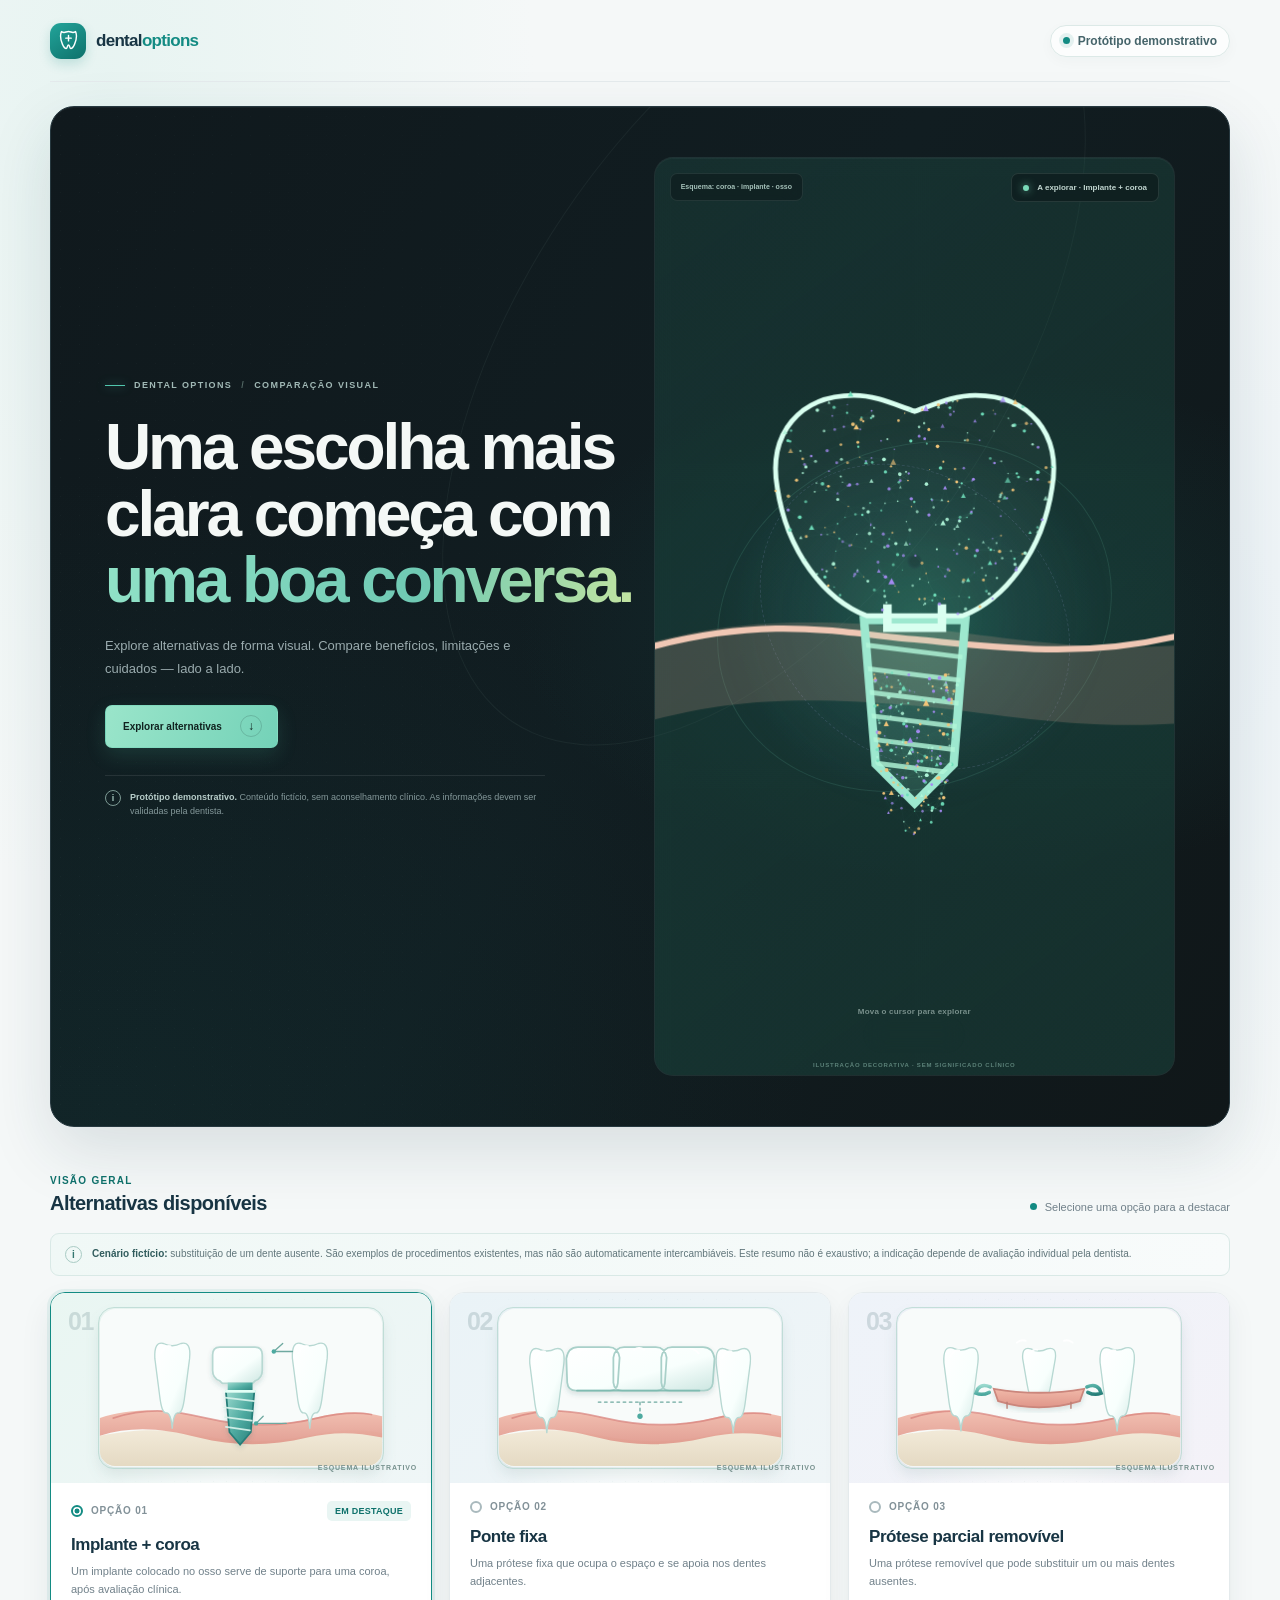
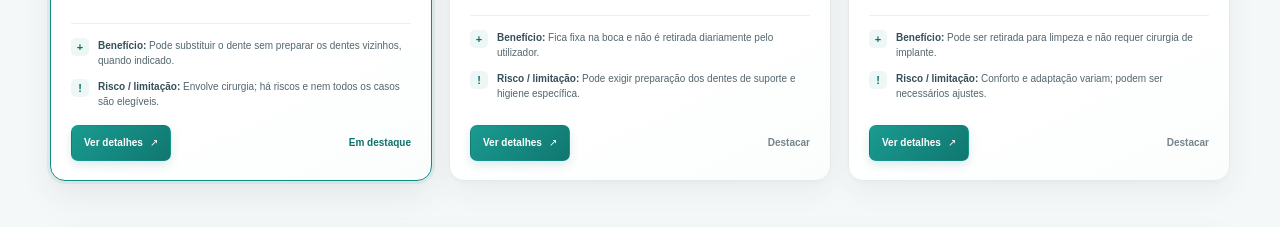
==== index.html @ bff372c8 "projeto" ====
<!doctype html>
<html lang="pt-PT">
  <head>
    <meta charset="utf-8">
    <meta name="viewport" content="width=device-width, initial-scale=1">
    <meta name="theme-color" content="#f5f8f8">
    <meta
      name="description"
      content="Protótipo demonstrativo para comparar opções de tratamento odontológico."
    >
    <title>Dental Options — Comparar opções</title>
    <link rel="stylesheet" href="styles.css">
    <script src="app.js" defer></script>
  </head>
  <body>
    <div class="app-shell">
      <header class="topbar">
        <a class="brand" href="#" aria-label="Dental Options, início">
          <span class="brand-mark" aria-hidden="true">
            <svg viewBox="0 0 32 32" fill="none">
              <path d="M16 4.5c-2.3 0-3.7 1.2-5.7 1.2-1.4 0-2.5-.6-3.3-1.1-.8 1.7-1.2 3.6-1.2 5.6 0 7.1 4.3 16.1 7.2 16.1 1.6 0 1.4-4.6 3-4.6s1.4 4.6 3 4.6c2.9 0 7.2-9 7.2-16.1 0-2-.4-3.9-1.2-5.6-.8.5-1.9 1.1-3.3 1.1-2 0-3.4-1.2-5.7-1.2Z" stroke="currentColor" stroke-width="1.8" stroke-linejoin="round"/>
              <path d="M12.5 13h7M16 9.5v7" stroke="currentColor" stroke-width="1.8" stroke-linecap="round"/>
            </svg>
          </span>
          <span class="brand-name">dental<span>options</span></span>
        </a>
        <div class="prototype-label"><span aria-hidden="true"></span> Protótipo demonstrativo</div>
      </header>

      <main>
        <section class="intro hero-stage" aria-labelledby="page-title">
          <div class="hero-stage-grid">
            <div class="intro-copy" data-reveal>
              <p class="hero-kicker"><span class="hero-kicker-line"></span> DENTAL OPTIONS <span class="hero-kicker-separator">/</span> COMPARAÇÃO VISUAL</p>
              <h1 id="page-title">Uma escolha mais clara começa com <span>uma boa conversa.</span></h1>
              <p class="intro-text">
                Explore alternativas de forma visual. Compare benefícios,
                limitações e cuidados — lado a lado.
              </p>
              <a class="hero-cta" href="#options-title">
                Explorar alternativas
                <span class="hero-cta-icon" aria-hidden="true">↓</span>
              </a>
              <div class="hero-footnote">
                <span class="hero-footnote-icon" aria-hidden="true">i</span>
                <p><strong>Protótipo demonstrativo.</strong> Conteúdo fictício, sem aconselhamento clínico. As informações devem ser validadas pela dentista.</p>
              </div>
            </div>
            <div class="particle-stage" data-interactive-visual data-reveal style="--reveal-delay: 140ms" aria-label="Ilustração animada decorativa de um dente formada por partículas. Mova o cursor para interagir.">
              <div class="particle-glow" aria-hidden="true"></div>
              <div class="particle-ring particle-ring--one" aria-hidden="true"></div>
              <div class="particle-ring particle-ring--two" aria-hidden="true"></div>
              <canvas class="tooth-canvas" aria-hidden="true"></canvas>
              <div class="particle-label"><span class="particle-label-dot"></span><span data-active-option>A explorar · Implante + coroa</span></div>
              <div class="particle-legend" data-visual-description aria-live="polite">Esquema: coroa · implante · osso</div>
              <p class="hero-interaction-hint">Mova o cursor para explorar</p>
              <div class="hero-option-selector" role="group" aria-label="Destacar uma alternativa">
                <button class="hero-option-button is-active" type="button" data-select="option-1" aria-pressed="true" aria-label="Destacar alternativa A">01</button>
                <button class="hero-option-button" type="button" data-select="option-2" aria-pressed="false" aria-label="Destacar alternativa B">02</button>
                <button class="hero-option-button" type="button" data-select="option-3" aria-pressed="false" aria-label="Destacar alternativa C">03</button>
              </div>
              <span class="particle-caption">ILUSTRAÇÃO DECORATIVA · SEM SIGNIFICADO CLÍNICO</span>
            </div>
          </div>
        </section>

        <section class="options-section" aria-labelledby="options-title">
          <div class="section-heading">
            <div>
              <p class="eyebrow">VISÃO GERAL</p>
              <h2 id="options-title">Alternativas disponíveis</h2>
            </div>
            <p class="selection-hint"><span class="selection-dot" aria-hidden="true"></span> Selecione uma opção para a destacar</p>
          </div>
          <div class="scenario-note" role="note">
            <span class="scenario-note-icon" aria-hidden="true">i</span>
            <p><strong>Cenário fictício:</strong> substituição de um dente ausente. São exemplos de procedimentos existentes, mas não são automaticamente intercambiáveis. Este resumo não é exaustivo; a indicação depende de avaliação individual pela dentista.</p>
          </div>
          <div class="option-grid" id="option-grid" aria-live="polite"></div>
        </section>

        <section class="comparison-section" aria-labelledby="comparison-title" data-reveal>
          <div class="comparison-heading">
            <div>
              <p class="eyebrow">LADO A LADO</p>
              <h2 id="comparison-title">Comparação das opções</h2>
            </div>
            <span class="comparison-caption">Informação demonstrativa</span>
          </div>
          <div class="table-scroll">
            <table class="comparison-table">
              <caption class="visually-hidden">Comparação demonstrativa entre as três alternativas</caption>
              <thead id="comparison-head"></thead>
              <tbody id="comparison-body"></tbody>
            </table>
          </div>
          <p class="table-note"><span aria-hidden="true">*</span> Os dados clínicos devem ser definidos e revistos pela dentista responsável antes de qualquer utilização profissional.</p>
        </section>
      </main>

      <footer class="footer">
        <span class="footer-brand">Dental Options</span>
        <span>Protótipo de interface · Sem dados reais de pacientes</span>
      </footer>
    </div>

    <dialog class="details-dialog" id="details-dialog" aria-labelledby="dialog-title">
      <div class="dialog-top">
        <div>
          <p class="eyebrow">DETALHES DA ALTERNATIVA</p>
          <h2 id="dialog-title"></h2>
        </div>
        <button class="close-button" type="button" aria-label="Fechar detalhes" data-close-dialog>
          <svg viewBox="0 0 20 20" aria-hidden="true"><path d="m5 5 10 10M15 5 5 15" fill="none" stroke="currentColor" stroke-width="1.8" stroke-linecap="round"/></svg>
        </button>
      </div>
      <p class="dialog-description" id="dialog-description"></p>
      <div class="detail-list" id="detail-list"></div>
      <p class="dialog-disclaimer">Este conteúdo é fictício e não constitui recomendação clínica. A dentista responsável deve validar todas as informações.</p>
      <div class="dialog-actions">
        <button class="button button-secondary" type="button" data-close-dialog>Fechar</button>
      </div>
    </dialog>
  </body>
</html>
---- styles.css ----
:root {
  color-scheme: light;
  --navy: #183544;
  --navy-soft: #365260;
  --teal: #138b83;
  --teal-dark: #0e716b;
  --teal-pale: #e9f5f3;
  --ink: #263b45;
  --muted: #71818a;
  --line: #e4eaec;
  --surface: #fff;
  --canvas: #f5f8f8;
  --shadow: 0 8px 28px rgb(28 56 68 / 5%);
  font-family: "Avenir Next", "Segoe UI", sans-serif;
  font-synthesis: none;
  text-rendering: optimizeLegibility;
}

* {
  box-sizing: border-box;
}

body {
  margin: 0;
  color: var(--ink);
  background:
    radial-gradient(ellipse at 8% 4%, rgb(222 241 237 / 60%), transparent 27rem),
    radial-gradient(ellipse at 94% 28%, rgb(233 241 246 / 75%), transparent 25rem),
    var(--canvas);
  -webkit-font-smoothing: antialiased;
}

button {
  font: inherit;
}

.app-shell {
  width: min(1180px, calc(100% - 64px));
  margin: 0 auto;
}

.topbar {
  display: flex;
  height: 82px;
  align-items: center;
  justify-content: space-between;
  border-bottom: 1px solid var(--line);
}

.brand {
  display: inline-flex;
  align-items: center;
  gap: 10px;
  color: var(--navy);
  text-decoration: none;
}

.brand-mark {
  display: grid;
  width: 36px;
  height: 36px;
  place-items: center;
  border-radius: 11px;
  color: #fff;
  background: linear-gradient(145deg, #22a49a, #0e716b);
  box-shadow: 0 5px 12px rgb(19 139 131 / 20%);
  transition: transform 220ms ease, box-shadow 220ms ease;
}

.brand:hover .brand-mark {
  transform: rotate(-7deg) scale(1.06);
  box-shadow: 0 8px 17px rgb(19 139 131 / 27%);
}

.brand-mark svg {
  width: 25px;
  height: 25px;
}

.brand-name {
  font-family: "Avenir Next", "Segoe UI", sans-serif;
  font-size: 17px;
  font-weight: 800;
  letter-spacing: -0.7px;
}

.brand-name span {
  color: var(--teal);
}

.prototype-label {
  display: inline-flex;
  align-items: center;
  gap: 8px;
  padding: 8px 12px;
  border: 1px solid #dce9e7;
  border-radius: 999px;
  color: #45646a;
  background: rgb(255 255 255 / 72%);
  box-shadow: 0 4px 14px rgb(28 56 68 / 3%);
  font-size: 12px;
  font-weight: 600;
}

.prototype-label span,
.selection-dot {
  width: 7px;
  height: 7px;
  border-radius: 50%;
  background: var(--teal);
}

.prototype-label span {
  box-shadow: 0 0 0 4px rgb(19 139 131 / 10%);
  animation: status-pulse 2.8s ease-in-out infinite;
}

.intro {
  display: grid;
  grid-template-columns: minmax(0, 1fr) minmax(340px, .88fr);
  grid-template-rows: auto auto;
  align-items: center;
  gap: 22px 52px;
  padding: 46px 0 44px;
}

.intro-copy {
  align-self: end;
  padding-top: 12px;
}

.intro-copy h1 {
  max-width: 560px;
}

.eyebrow {
  margin: 0 0 10px;
  color: var(--teal-dark);
  font-size: 10px;
  font-weight: 700;
  letter-spacing: 1.25px;
}

h1,
h2,
h3,
p {
  margin-top: 0;
}

h1,
h2,
h3 {
  color: var(--navy);
  font-family: "Avenir Next", "Segoe UI", sans-serif;
}

h1 {
  margin-bottom: 12px;
  font-size: clamp(27px, 3vw, 36px);
  font-weight: 700;
  letter-spacing: -1.4px;
  line-height: 1.2;
}

.intro-text {
  max-width: 570px;
  margin-bottom: 0;
  color: var(--muted);
  font-size: 14px;
  line-height: 1.75;
}

.demo-notice {
  grid-column: 1;
  grid-row: 2;
  display: flex;
  align-items: flex-start;
  gap: 11px;
  padding: 15px 16px;
  border: 1px solid rgb(197 224 219 / 85%);
  border-radius: 13px;
  background: linear-gradient(135deg, rgb(239 249 246 / 96%), rgb(248 251 250 / 96%));
  box-shadow: 0 12px 28px rgb(30 80 78 / 5%);
  transition: transform 220ms ease, box-shadow 220ms ease;
}

.demo-notice:hover {
  transform: translateY(-3px);
  box-shadow: 0 16px 32px rgb(30 80 78 / 9%);
}

.demo-notice p {
  margin: 0;
  color: #526b70;
  font-size: 11px;
  line-height: 1.6;
}

.demo-notice strong {
  color: #315a5c;
}

.notice-icon {
  display: grid;
  width: 19px;
  height: 19px;
  flex: 0 0 19px;
  place-items: center;
  border-radius: 50%;
  color: #fff;
  background: var(--teal);
  font-family: "Avenir Next", "Segoe UI", sans-serif;
  font-size: 12px;
  font-weight: 700;
}

.hero-art {
  --pointer-x: 50%;
  --pointer-y: 50%;
  position: relative;
  display: grid;
  min-height: 320px;
  grid-column: 2;
  grid-row: 1 / span 2;
  overflow: hidden;
  place-items: center;
  border: 1px solid rgb(211 231 227 / 85%);
  border-radius: 26px;
  background:
    radial-gradient(circle at var(--pointer-x) var(--pointer-y), rgb(255 255 255 / 78%), transparent 30%),
    radial-gradient(ellipse at 50% 53%, rgb(255 255 255 / 95%) 0, rgb(255 255 255 / 44%) 31%, transparent 66%),
    linear-gradient(145deg, #e8f5f1, #f1f7f9 55%, #e6f1f3);
  box-shadow: inset 0 1px 0 rgb(255 255 255 / 90%), 0 20px 48px rgb(28 56 68 / 7%);
  isolation: isolate;
  perspective: 900px;
  transition: box-shadow 300ms ease;
}

.hero-art.is-pointer-active {
  box-shadow: inset 0 1px 0 #fff, 0 25px 55px rgb(28 76 74 / 13%);
}

.hero-art::before,
.hero-art::after {
  position: absolute;
  border: 1px solid rgb(255 255 255 / 55%);
  border-radius: 50%;
  content: "";
  pointer-events: none;
}

.hero-art::before {
  width: 255px;
  height: 255px;
}

.hero-art::after {
  width: 350px;
  height: 350px;
  border-color: rgb(255 255 255 / 35%);
}

.hero-orbit {
  position: absolute;
  z-index: -1;
  border: 1px solid rgb(117 177 168 / 22%);
  border-radius: 50%;
  transform: rotate(-24deg);
}

.hero-orbit--outer {
  width: 290px;
  height: 116px;
  animation: orbit-drift 15s linear infinite;
}

.hero-orbit--inner {
  width: 224px;
  height: 90px;
  border-style: dashed;
  opacity: .65;
  transform: rotate(45deg);
  animation: orbit-drift 19s linear infinite reverse;
}

.hero-tooth {
  position: absolute;
  width: 142px;
  filter: drop-shadow(0 16px 12px rgb(32 80 78 / 15%));
}

.hero-tooth svg {
  display: block;
  width: 100%;
  overflow: visible;
}

.hero-tooth--main {
  z-index: 3;
  width: 174px;
  animation: hero-float 5.2s ease-in-out infinite;
  transition: filter 260ms ease, transform 260ms cubic-bezier(.2, .75, .3, 1);
}

.hero-art.is-pointer-active .hero-tooth--main {
  animation-play-state: paused;
  filter: drop-shadow(0 23px 15px rgb(32 80 78 / 21%));
  transform:
    translateY(-5px)
    rotateX(var(--tooth-tilt-x, 0deg))
    rotateY(var(--tooth-tilt-y, 0deg));
}

.hero-tooth--back {
  z-index: 2;
  margin: 9px 0 0 -142px;
  opacity: .56;
  transform: rotate(-20deg) scale(.76);
  animation: side-float-left 6s ease-in-out infinite;
}

.hero-tooth--front {
  z-index: 4;
  margin: 30px 0 0 136px;
  opacity: .78;
  transform: rotate(17deg) scale(.66);
  animation: side-float-right 5.8s ease-in-out infinite;
}

.hero-chip {
  position: absolute;
  z-index: 5;
  display: flex;
  align-items: center;
  gap: 8px;
  padding: 10px 13px;
  border: 1px solid rgb(255 255 255 / 90%);
  border-radius: 11px;
  color: #36555d;
  background: rgb(255 255 255 / 83%);
  box-shadow: 0 8px 24px rgb(33 74 77 / 10%);
  font-size: 10px;
  font-weight: 700;
  backdrop-filter: blur(12px);
  animation: chip-drift 5s ease-in-out infinite;
}

.hero-chip--top {
  top: 17%;
  right: 8%;
}

.hero-interaction-hint {
  position: absolute;
  z-index: 5;
  bottom: 54px;
  left: 0;
  width: 100%;
  margin: 0;
  color: #6f8988;
  font-size: 9px;
  font-weight: 600;
  text-align: center;
}

.hero-chip-dot {
  width: 7px;
  height: 7px;
  border-radius: 50%;
  background: #24a091;
  box-shadow: 0 0 0 4px #e3f4ef;
}

.hero-option-selector {
  position: absolute;
  z-index: 6;
  bottom: 21px;
  left: 50%;
  display: flex;
  gap: 5px;
  padding: 4px;
  border: 1px solid rgb(255 255 255 / 90%);
  border-radius: 999px;
  background: rgb(255 255 255 / 76%);
  box-shadow: 0 6px 20px rgb(33 74 77 / 10%);
  backdrop-filter: blur(10px);
  transform: translateX(-50%);
}

.hero-option-button {
  display: grid;
  width: 27px;
  height: 27px;
  place-items: center;
  border: 0;
  border-radius: 50%;
  color: #68817e;
  background: transparent;
  cursor: pointer;
  font: inherit;
  font-size: 8px;
  font-weight: 700;
  transition: color 180ms ease, background 180ms ease, transform 180ms ease, box-shadow 180ms ease;
}

.hero-option-button:hover {
  color: var(--teal-dark);
  transform: translateY(-2px);
}

.hero-option-button.is-active {
  color: #fff;
  background: linear-gradient(145deg, #25a397, #0e716b);
  box-shadow: 0 3px 9px rgb(19 139 131 / 25%);
}

.hero-spark {
  position: absolute;
  z-index: 5;
  color: #69aaa0;
  animation: sparkle 3.4s ease-in-out infinite;
}

.hero-spark--one {
  top: 25%;
  left: 19%;
  font-size: 19px;
}

.hero-spark--two {
  top: 53%;
  right: 16%;
  color: #a2c9c4;
  font-size: 25px;
  animation-delay: -1s;
}

.hero-spark--three {
  right: 28%;
  bottom: 18%;
  color: #d1a75c;
  font-size: 13px;
  animation-delay: -2s;
}

.hero-art-caption {
  position: absolute;
  right: 0;
  bottom: 7px;
  left: 0;
  color: #78928f;
  font-size: 6px;
  font-weight: 700;
  letter-spacing: .75px;
  text-align: center;
}

.intro.hero-stage {
  display: block;
  margin: 24px 0 48px;
  padding: 0;
}

.hero-stage-grid {
  position: relative;
  display: grid;
  min-height: 475px;
  grid-template-columns: minmax(0, 1fr) minmax(390px, .95fr);
  align-items: center;
  overflow: hidden;
  padding: 50px 54px;
  border: 1px solid #26383f;
  border-radius: 24px;
  background:
    radial-gradient(ellipse at 78% 51%, rgb(30 112 106 / 20%), transparent 35%),
    radial-gradient(ellipse at 4% 100%, rgb(20 67 67 / 24%), transparent 45%),
    linear-gradient(120deg, #10191d 0%, #111d21 50%, #101719 100%);
  box-shadow: 0 24px 64px rgb(24 53 68 / 13%), inset 0 1px 0 rgb(255 255 255 / 4%);
  isolation: isolate;
}

.hero-stage-grid::before {
  position: absolute;
  z-index: -1;
  inset: 0;
  background-image: radial-gradient(rgb(217 245 239 / 12%) .65px, transparent .65px);
  background-size: 19px 19px;
  content: "";
  mask-image: linear-gradient(90deg, #000 0%, transparent 70%);
  opacity: .23;
  pointer-events: none;
}

.hero-stage-grid::after {
  position: absolute;
  z-index: -1;
  top: -210px;
  right: 19%;
  width: 480px;
  height: 900px;
  border: 1px solid rgb(211 242 236 / 5%);
  border-radius: 50%;
  content: "";
  pointer-events: none;
  transform: rotate(34deg);
}

.hero-stage .intro-copy {
  position: relative;
  z-index: 2;
  align-self: center;
  padding: 0 0 34px;
}

.hero-kicker {
  display: flex;
  align-items: center;
  gap: 9px;
  margin: 0 0 24px;
  color: #a1b9b6;
  font-size: 9px;
  font-weight: 700;
  letter-spacing: 1.4px;
}

.hero-kicker-line {
  width: 20px;
  height: 1px;
  background: #51c6ad;
  box-shadow: 0 0 10px rgb(81 198 173 / 70%);
}

.hero-kicker-separator {
  color: #546966;
}

.hero-stage h1 {
  max-width: 590px;
  margin: 0;
  color: #f4f8f6;
  font-size: clamp(37px, 5vw, 64px);
  font-weight: 600;
  letter-spacing: -3.1px;
  line-height: 1.04;
}

.hero-stage h1 span {
  color: #72d1b8;
  background: linear-gradient(100deg, #91e2c7, #6fc9b3 60%, #c2e4a1);
  background-clip: text;
  -webkit-text-fill-color: transparent;
}

.hero-stage .intro-text {
  max-width: 440px;
  margin: 20px 0 24px;
  color: #9aabae;
  font-size: 13px;
  line-height: 1.8;
}

.hero-cta {
  display: inline-flex;
  min-height: 43px;
  align-items: center;
  gap: 18px;
  padding: 0 15px 0 17px;
  border: 1px solid rgb(116 213 186 / 50%);
  border-radius: 7px;
  color: #10221f;
  background: linear-gradient(110deg, #9ae5ca, #74d2b8);
  box-shadow: 0 7px 20px rgb(89 210 174 / 15%);
  font-size: 10px;
  font-weight: 700;
  text-decoration: none;
  transition: transform 200ms ease, box-shadow 200ms ease, background 200ms ease;
}

.hero-cta:hover {
  transform: translateY(-2px);
  box-shadow: 0 10px 25px rgb(89 210 174 / 26%);
}

.hero-cta-icon {
  display: grid;
  width: 22px;
  height: 22px;
  place-items: center;
  border: 1px solid rgb(16 34 31 / 17%);
  border-radius: 50%;
  font-size: 12px;
  transition: transform 180ms ease;
}

.hero-cta:hover .hero-cta-icon {
  transform: translateY(2px);
}

.hero-footnote {
  display: flex;
  max-width: 440px;
  align-items: flex-start;
  gap: 9px;
  margin-top: 27px;
  padding-top: 14px;
  border-top: 1px solid rgb(255 255 255 / 9%);
}

.hero-footnote-icon {
  display: grid;
  width: 16px;
  height: 16px;
  flex: 0 0 16px;
  place-items: center;
  border: 1px solid #7d9a94;
  border-radius: 50%;
  color: #a6c9bf;
  font-size: 9px;
  font-weight: 700;
}

.hero-footnote p {
  margin: 0;
  color: #84989a;
  font-size: 9px;
  line-height: 1.6;
}

.hero-footnote strong {
  color: #b8ceca;
}

.particle-stage {
  --pointer-x: 50%;
  --pointer-y: 50%;
  position: relative;
  z-index: 1;
  display: grid;
  min-width: 0;
  min-height: 370px;
  place-items: center;
  overflow: hidden;
  border: 1px solid rgb(164 226 211 / 10%);
  border-radius: 19px;
  background:
    radial-gradient(circle at var(--pointer-x) var(--pointer-y), rgb(78 202 168 / 10%), transparent 34%),
    linear-gradient(145deg, rgb(14 26 29 / 15%), rgb(19 38 39 / 45%));
  box-shadow: inset 0 1px 0 rgb(255 255 255 / 4%);
  perspective: 800px;
  transition: border-color 240ms ease, box-shadow 240ms ease;
}

.particle-stage.is-pointer-active {
  border-color: rgb(126 223 192 / 27%);
  box-shadow: inset 0 1px 0 rgb(255 255 255 / 6%), 0 0 45px rgb(64 196 160 / 9%);
}

.particle-glow {
  position: absolute;
  width: 76%;
  aspect-ratio: 1;
  border-radius: 50%;
  background: radial-gradient(circle, rgb(60 198 158 / 17%), rgb(63 119 151 / 7%) 38%, transparent 69%);
  filter: blur(8px);
  animation: glow-breathe 5.5s ease-in-out infinite;
}

.particle-ring {
  position: absolute;
  width: 78%;
  height: 37%;
  border: 1px solid rgb(116 203 178 / 14%);
  border-radius: 50%;
  transform: rotate(-24deg);
  animation: orbit-drift 26s linear infinite;
}

.particle-ring--two {
  width: 65%;
  height: 30%;
  border-style: dashed;
  border-color: rgb(161 154 220 / 18%);
  transform: rotate(43deg);
  animation-direction: reverse;
  animation-duration: 32s;
}

.tooth-canvas {
  position: relative;
  z-index: 1;
  display: block;
  width: 100%;
  height: 100%;
  min-height: 370px;
}

.particle-label {
  position: absolute;
  z-index: 2;
  top: 15px;
  right: 15px;
  display: flex;
  align-items: center;
  gap: 8px;
  padding: 9px 11px;
  border: 1px solid rgb(205 240 229 / 12%);
  border-radius: 7px;
  color: #c4d8d2;
  background: rgb(14 28 30 / 76%);
  font-size: 8px;
  font-weight: 600;
  backdrop-filter: blur(10px);
}

.particle-legend {
  position: absolute;
  z-index: 2;
  top: 15px;
  left: 15px;
  max-width: 48%;
  padding: 8px 10px;
  border: 1px solid rgb(205 240 229 / 10%);
  border-radius: 7px;
  color: #a7c3bb;
  background: rgb(14 28 30 / 66%);
  font-size: 7px;
  font-weight: 600;
  line-height: 1.45;
  backdrop-filter: blur(10px);
  transition: color 220ms ease, border-color 220ms ease;
}

.particle-label-dot {
  width: 6px;
  height: 6px;
  border-radius: 50%;
  background: #7ad9b8;
  box-shadow: 0 0 9px rgb(122 217 184 / 80%);
  animation: status-pulse 2.4s ease-in-out infinite;
}

.hero-stage .hero-interaction-hint {
  bottom: 59px;
  color: #79908c;
  font-size: 8px;
  letter-spacing: .2px;
}

.hero-stage .hero-option-selector {
  bottom: 22px;
  border-color: rgb(209 238 228 / 12%);
  background: rgb(11 23 25 / 78%);
  box-shadow: 0 8px 22px rgb(0 0 0 / 16%);
}

.hero-stage .hero-option-button {
  color: #9bafaa;
}

.hero-stage .hero-option-button:hover {
  color: #e7fff5;
}

.hero-stage .hero-option-button.is-active {
  color: #10221f;
  background: linear-gradient(145deg, #9ae5ca, #68c8ad);
  box-shadow: 0 0 16px rgb(89 210 174 / 24%);
}

.particle-caption {
  position: absolute;
  right: 0;
  bottom: 7px;
  left: 0;
  color: #607a75;
  font-size: 6px;
  font-weight: 700;
  letter-spacing: .8px;
  text-align: center;
}

.options-section {
  padding-bottom: 47px;
}

.section-heading,
.comparison-heading {
  display: flex;
  align-items: end;
  justify-content: space-between;
  gap: 20px;
  margin-bottom: 18px;
}

.section-heading .eyebrow,
.comparison-heading .eyebrow {
  margin-bottom: 6px;
}

h2 {
  margin-bottom: 0;
  font-size: 20px;
  font-weight: 700;
  letter-spacing: -0.55px;
}

.selection-hint {
  display: inline-flex;
  align-items: center;
  gap: 8px;
  margin: 0 0 2px;
  color: var(--muted);
  font-size: 11px;
}

.scenario-note {
  display: flex;
  align-items: flex-start;
  gap: 10px;
  margin: 0 0 16px;
  padding: 12px 14px;
  border: 1px solid #d9e9e6;
  border-radius: 9px;
  color: #61767b;
  background: linear-gradient(110deg, #f0f8f6, #f8fbfb);
  font-size: 10px;
  line-height: 1.65;
}

.scenario-note p {
  margin: 0;
}

.scenario-note strong {
  color: #315c5d;
}

.scenario-note-icon {
  display: grid;
  width: 17px;
  height: 17px;
  flex: 0 0 17px;
  place-items: center;
  border: 1px solid #a9cbc4;
  border-radius: 50%;
  color: #34766f;
  font-size: 10px;
  font-weight: 700;
}

.option-grid {
  display: grid;
  grid-template-columns: repeat(3, minmax(0, 1fr));
  gap: 17px;
}

.option-card {
  position: relative;
  display: flex;
  min-height: 430px;
  flex-direction: column;
  border: 1px solid var(--line);
  overflow: hidden;
  border-radius: 15px;
  background: linear-gradient(155deg, #fff 0%, #fff 72%, #fbfdfd 100%);
  box-shadow: 0 10px 30px rgb(28 56 68 / 6%), 0 2px 5px rgb(28 56 68 / 3%);
  transition:
    border-color 220ms ease,
    box-shadow 240ms ease,
    transform 240ms cubic-bezier(.2, .75, .3, 1);
}

.card-art {
  position: relative;
  display: grid;
  height: 190px;
  flex: 0 0 190px;
  overflow: hidden;
  place-items: center;
  background:
    radial-gradient(ellipse at 50% 80%, rgb(255 255 255 / 92%), transparent 57%),
    linear-gradient(145deg, #e9f6f2, #eff6f7);
}

.option-card--2 .card-art {
  background:
    radial-gradient(ellipse at 50% 80%, rgb(255 255 255 / 92%), transparent 57%),
    linear-gradient(145deg, #eaf3f7, #eff5f7);
}

.option-card--3 .card-art {
  background:
    radial-gradient(ellipse at 50% 80%, rgb(255 255 255 / 92%), transparent 57%),
    linear-gradient(145deg, #eef3f9, #f4f2f8);
}

.card-art::before {
  position: absolute;
  inset: 0;
  background-image: radial-gradient(rgb(67 132 126 / 12%) .7px, transparent .7px);
  background-size: 13px 13px;
  content: "";
  mask-image: linear-gradient(90deg, transparent 3%, #000 48%, transparent 100%);
  opacity: .42;
}

.card-art-orbit {
  position: absolute;
  width: 178px;
  height: 69px;
  border: 1px solid rgb(88 155 145 / 25%);
  border-radius: 50%;
  transform: rotate(-27deg);
  transition: transform 450ms ease, width 450ms ease;
}

.option-card:hover .card-art-orbit,
.option-card.is-selected .card-art-orbit {
  width: 200px;
  transform: rotate(-10deg);
}

.card-procedure-visual {
  position: relative;
  z-index: 1;
  width: min(286px, calc(100% - 32px));
  filter: drop-shadow(0 8px 7px rgb(35 91 84 / 11%));
  animation: tooth-float 4.8s ease-in-out infinite;
  transition: filter 300ms ease;
}

.option-card--2 .card-procedure-visual {
  animation-delay: -1.4s;
}

.option-card--3 .card-procedure-visual {
  animation-delay: -2.7s;
}

.card-procedure-visual svg {
  display: block;
  width: 100%;
  height: auto;
  overflow: hidden;
  border: 1px solid rgb(177 212 204 / 70%);
  border-radius: 16px;
}

.option-card:hover .card-procedure-visual {
  filter: drop-shadow(0 12px 10px rgb(35 91 84 / 17%));
}

.card-art-number {
  position: absolute;
  z-index: 2;
  top: 14px;
  left: 17px;
  color: rgb(30 76 79 / 16%);
  font-family: "Avenir Next", "Segoe UI", sans-serif;
  font-size: 25px;
  font-weight: 800;
  letter-spacing: -1.5px;
}

.card-art-caption {
  position: absolute;
  z-index: 2;
  right: 14px;
  bottom: 12px;
  color: #78928f;
  font-size: 7px;
  font-weight: 700;
  letter-spacing: .85px;
}

.card-art-star {
  position: absolute;
  z-index: 2;
  color: #72aaa2;
  animation: sparkle 3.1s ease-in-out infinite;
}

.card-art-star--one {
  top: 29px;
  right: 26%;
  font-size: 15px;
}

.card-art-star--two {
  bottom: 29px;
  left: 26%;
  color: #b2a36f;
  font-size: 13px;
  animation-delay: -1.4s;
}

.card-content {
  display: flex;
  flex: 1;
  flex-direction: column;
  padding: 18px 20px 19px;
}

.option-card::before {
  position: absolute;
  top: 0;
  right: 18px;
  left: 18px;
  height: 3px;
  border-radius: 0 0 4px 4px;
  background: linear-gradient(90deg, #1aa398, #7ed1bc);
  content: "";
  opacity: 0;
  transform: scaleX(.25);
  transform-origin: left;
  transition: opacity 220ms ease, transform 260ms ease;
}

.option-card:hover {
  transform: translateY(-6px);
  border-color: #d0e2df;
  box-shadow: 0 18px 36px rgb(28 56 68 / 10%), 0 4px 9px rgb(28 56 68 / 4%);
}

.option-card:hover::before,
.option-card.is-selected::before {
  opacity: 1;
  transform: scaleX(1);
}

.option-card.is-selected {
  border-color: var(--teal);
  box-shadow: 0 0 0 3px rgb(19 139 131 / 8%), 0 14px 32px rgb(28 56 68 / 8%);
}

.card-topline {
  display: flex;
  align-items: center;
  justify-content: space-between;
  margin-bottom: 14px;
}

.option-number {
  display: inline-flex;
  align-items: center;
  gap: 8px;
  color: #829198;
  font-size: 10px;
  font-weight: 700;
  letter-spacing: 0.8px;
}

.option-number::before {
  width: 8px;
  height: 8px;
  border: 2px solid #a9b9bd;
  border-radius: 50%;
  content: "";
}

.is-selected .option-number::before {
  border: 2px solid var(--teal);
  background: radial-gradient(var(--teal) 42%, transparent 47%);
}

.selected-badge {
  padding: 5px 8px;
  border-radius: 5px;
  color: var(--teal-dark);
  background: var(--teal-pale);
  font-size: 9px;
  font-weight: 700;
  letter-spacing: 0.25px;
  animation: badge-pop 220ms cubic-bezier(.2, .75, .3, 1) both;
}

.selected-badge[hidden] {
  display: none;
}

.option-card h3 {
  margin-bottom: 8px;
  font-size: 17px;
  font-weight: 700;
  letter-spacing: -0.45px;
}

.card-description {
  min-height: 42px;
  margin-bottom: 18px;
  color: var(--muted);
  font-size: 11px;
  line-height: 1.6;
}

.card-summary {
  display: grid;
  gap: 11px;
  padding-top: 14px;
  border-top: 1px solid #edf0f1;
}

.summary-row {
  display: flex;
  align-items: flex-start;
  gap: 9px;
  color: #53666e;
  font-size: 10px;
  line-height: 1.5;
}

.summary-icon {
  display: grid;
  width: 18px;
  height: 18px;
  flex: 0 0 18px;
  place-items: center;
  border-radius: 5px;
  color: var(--teal-dark);
  background: #edf7f5;
  font-size: 11px;
  font-weight: 700;
}

.summary-row strong {
  color: #354f59;
  font-weight: 600;
}

.card-actions {
  display: flex;
  align-items: center;
  justify-content: space-between;
  gap: 12px;
  margin-top: auto;
  padding-top: 16px;
}

.button {
  display: inline-flex;
  min-height: 36px;
  align-items: center;
  justify-content: center;
  gap: 7px;
  padding: 0 12px;
  border: 1px solid transparent;
  border-radius: 7px;
  cursor: pointer;
  font-size: 10px;
  font-weight: 700;
  transition: background 180ms ease, border-color 180ms ease, color 180ms ease, transform 180ms ease, box-shadow 180ms ease;
}

.button-primary {
  color: #fff;
  background: linear-gradient(135deg, #1a9b91, #10776f);
  box-shadow: 0 4px 10px rgb(19 139 131 / 16%);
}

.button-primary:hover {
  background: var(--teal-dark);
  box-shadow: 0 7px 15px rgb(19 139 131 / 24%);
  transform: translateY(-2px);
}

.button-primary span {
  display: inline-block;
  transition: transform 180ms ease;
}

.button-primary:hover span {
  transform: translate(2px, -2px);
}

.button-secondary {
  border-color: var(--line);
  color: #52666f;
  background: #fff;
}

.button-secondary:hover {
  border-color: #b8cecb;
  color: var(--teal-dark);
}

.button:focus-visible,
.close-button:focus-visible {
  outline: 3px solid rgb(19 139 131 / 30%);
  outline-offset: 2px;
}

.compare-select {
  padding: 5px 0;
  border: 0;
  color: #75858c;
  background: transparent;
  cursor: pointer;
  font-size: 10px;
  font-weight: 600;
}

.compare-select:hover,
.compare-select[aria-pressed="true"] {
  color: var(--teal-dark);
}

.comparison-section {
  overflow: hidden;
  border: 1px solid var(--line);
  border-radius: 15px;
  background: #fff;
  box-shadow: 0 10px 30px rgb(28 56 68 / 5%), 0 2px 5px rgb(28 56 68 / 3%);
  transition: box-shadow 220ms ease, transform 220ms ease;
}

.comparison-section:hover {
  transform: translateY(-2px);
  box-shadow: 0 15px 34px rgb(28 56 68 / 8%);
}

.comparison-heading {
  margin: 0;
  padding: 21px 22px 17px;
}

.comparison-caption {
  padding: 6px 9px;
  border-radius: 5px;
  color: #74848a;
  background: #f3f6f6;
  font-size: 9px;
  font-weight: 600;
}

.table-scroll {
  overflow-x: auto;
}

.comparison-table {
  width: 100%;
  border-collapse: collapse;
  text-align: left;
}

.comparison-table th,
.comparison-table td {
  min-width: 170px;
  padding: 13px 18px;
  border-top: 1px solid #edf0f1;
  font-size: 10px;
  line-height: 1.55;
  vertical-align: middle;
}

.comparison-table th:first-child,
.comparison-table td:first-child {
  width: 180px;
  min-width: 140px;
  padding-left: 22px;
}

.comparison-table thead th {
  color: #536a72;
  background: #fafcfc;
  font-weight: 700;
}

.comparison-table thead th:not(:first-child) {
  color: var(--navy);
}

.comparison-table tbody th {
  color: #64767d;
  font-weight: 600;
}

.comparison-table td {
  color: #62747b;
}

.comparison-table .selected-column {
  background: linear-gradient(180deg, #edf8f5, #f5fbf9);
  transition: background-color 220ms ease;
}

.table-note {
  margin: 0;
  padding: 13px 22px 16px;
  color: #829097;
  font-size: 9px;
  line-height: 1.6;
}

.table-note span {
  color: var(--teal);
  font-weight: 700;
}

.footer {
  display: flex;
  justify-content: space-between;
  gap: 16px;
  padding: 23px 0 30px;
  color: #8b989d;
  font-size: 9px;
}

.footer-brand {
  color: #60747c;
  font-weight: 700;
}

.details-dialog {
  width: min(490px, calc(100% - 32px));
  max-height: min(760px, calc(100% - 32px));
  padding: 24px;
  overflow-y: auto;
  border: 1px solid var(--line);
  border-radius: 14px;
  color: var(--ink);
  background: #fff;
  box-shadow: 0 24px 80px rgb(16 42 52 / 22%);
}

.details-dialog[open] {
  animation: dialog-enter 220ms cubic-bezier(.2, .75, .3, 1) both;
}

.details-dialog::backdrop {
  background: rgb(21 43 52 / 42%);
  backdrop-filter: blur(2px);
}

.dialog-top {
  display: flex;
  align-items: flex-start;
  justify-content: space-between;
  gap: 20px;
}

.dialog-top h2 {
  margin-bottom: 0;
  font-size: clamp(22px, 4vw, 27px);
  letter-spacing: -.7px;
  line-height: 1.2;
}

.close-button {
  display: grid;
  width: 32px;
  height: 32px;
  flex: 0 0 32px;
  place-items: center;
  border: 1px solid var(--line);
  border-radius: 8px;
  color: #62747b;
  background: #fff;
  cursor: pointer;
}

.close-button svg {
  width: 17px;
  height: 17px;
}

.dialog-description {
  margin: 14px 0 20px;
  color: var(--muted);
  font-size: 14px;
  line-height: 1.7;
}

.detail-list {
  display: grid;
  gap: 10px;
}

.detail-item {
  padding: 13px 14px;
  border: 1px solid #edf0f1;
  border-radius: 8px;
  background: #fbfcfc;
}

.detail-item h3 {
  margin-bottom: 5px;
  font-family: "Avenir Next", "Segoe UI", sans-serif;
  font-size: 13px;
  font-weight: 700;
}

.detail-item p {
  margin: 0;
  color: #62747b;
  font-size: 13px;
  line-height: 1.65;
}

.dialog-disclaimer {
  margin: 16px 0 0;
  color: #839197;
  font-size: 11px;
  line-height: 1.6;
}

.dialog-actions {
  display: flex;
  justify-content: flex-end;
  margin-top: 18px;
}

@media (max-width: 520px) {
  .details-dialog {
    padding: 21px 18px;
  }
}

.visually-hidden {
  position: absolute;
  width: 1px;
  height: 1px;
  overflow: hidden;
  clip: rect(0, 0, 0, 0);
  white-space: nowrap;
  clip-path: inset(50%);
}

.motion-ready [data-reveal] {
  opacity: 0;
  transform: translateY(22px);
  transition:
    opacity 650ms cubic-bezier(.2, .65, .25, 1) var(--reveal-delay, 0ms),
    transform 650ms cubic-bezier(.2, .65, .25, 1) var(--reveal-delay, 0ms);
}

.motion-ready [data-reveal].is-visible {
  opacity: 1;
  transform: translateY(0);
}

@keyframes status-pulse {
  0%, 100% { box-shadow: 0 0 0 4px rgb(19 139 131 / 9%); }
  50% { box-shadow: 0 0 0 7px rgb(19 139 131 / 4%); }
}

@keyframes badge-pop {
  from { opacity: 0; transform: scale(.88) translateY(2px); }
  to { opacity: 1; transform: scale(1) translateY(0); }
}

@keyframes dialog-enter {
  from { opacity: 0; transform: translateY(10px) scale(.98); }
  to { opacity: 1; transform: translateY(0) scale(1); }
}

@keyframes hero-float {
  0%, 100% { transform: translateY(0) rotate(-2deg); }
  50% { transform: translateY(-12px) rotate(2deg); }
}

@keyframes side-float-left {
  0%, 100% { margin-top: 9px; }
  50% { margin-top: -3px; }
}

@keyframes side-float-right {
  0%, 100% { margin-top: 30px; }
  50% { margin-top: 17px; }
}

@keyframes tooth-float {
  0%, 100% { transform: translateY(1px) rotate(-2deg); }
  50% { transform: translateY(-5px) rotate(2deg); }
}

@keyframes chip-drift {
  0%, 100% { transform: translateY(0); }
  50% { transform: translateY(-5px); }
}

@keyframes sparkle {
  0%, 100% { opacity: .45; transform: scale(.82) rotate(0deg); }
  50% { opacity: 1; transform: scale(1.12) rotate(12deg); }
}

@keyframes orbit-drift {
  from { rotate: 0deg; }
  to { rotate: 360deg; }
}

@keyframes glow-breathe {
  0%, 100% { opacity: .62; transform: scale(.92); }
  50% { opacity: 1; transform: scale(1.07); }
}

@media (max-width: 850px) {
  .app-shell {
    width: min(100% - 40px, 720px);
  }

  .intro {
    grid-template-columns: 1fr;
    gap: 21px;
    padding-top: 43px;
  }

  .intro-copy,
  .hero-art,
  .demo-notice {
    grid-column: 1;
    grid-row: auto;
  }

  .intro-copy {
    padding-top: 0;
  }

  .intro.hero-stage {
    margin-top: 18px;
  }

  .hero-stage-grid {
    min-height: 0;
    grid-template-columns: 1fr;
    gap: 22px;
    padding: 38px;
  }

  .hero-stage .intro-copy {
    padding-bottom: 0;
  }

  .hero-stage h1 {
    max-width: 680px;
  }

  .particle-stage {
    width: 100%;
    min-height: 340px;
  }

  .hero-art {
    min-height: 290px;
  }

  .demo-notice {
    max-width: 520px;
  }

  .option-grid {
    grid-template-columns: 1fr;
    gap: 12px;
  }

  .option-card {
    min-height: 0;
  }

  .card-description {
    min-height: 0;
  }
}

@media (max-width: 520px) {
  .app-shell {
    width: calc(100% - 32px);
  }

  .topbar {
    height: 69px;
  }

  .brand-mark {
    width: 32px;
    height: 32px;
  }

  .brand-name {
    font-size: 15px;
  }

  .prototype-label {
    gap: 6px;
    padding: 7px 9px;
    font-size: 9px;
  }

  .intro {
    padding: 35px 0 34px;
  }

  .intro.hero-stage {
    margin: 14px 0 34px;
    padding: 0;
  }

  .hero-stage-grid {
    gap: 20px;
    padding: 27px 19px 20px;
    border-radius: 19px;
  }

  .hero-kicker {
    flex-wrap: wrap;
    gap: 7px;
    margin-bottom: 17px;
    font-size: 8px;
  }

  .hero-stage h1 {
    font-size: clamp(36px, 11vw, 48px);
    letter-spacing: -2.2px;
  }

  .hero-stage .intro-text {
    margin: 14px 0 18px;
    font-size: 12px;
  }

  .hero-footnote {
    margin-top: 20px;
  }

  .particle-stage {
    min-height: 260px;
    border-radius: 14px;
  }

  .tooth-canvas {
    min-height: 260px;
  }

  .particle-label {
    top: 10px;
    right: 10px;
    padding: 7px 8px;
    font-size: 7px;
  }

  .particle-legend {
    top: 10px;
    left: 10px;
    max-width: 43%;
    padding: 6px 7px;
    font-size: 6px;
  }

  .hero-stage .hero-interaction-hint {
    bottom: 55px;
    font-size: 7px;
  }

  .hero-stage .hero-option-selector {
    bottom: 18px;
  }

  .hero-art {
    min-height: 250px;
    border-radius: 20px;
  }

  .hero-tooth--main {
    width: 150px;
  }

  .hero-tooth--back {
    margin-left: -120px;
  }

  .hero-tooth--front {
    margin-left: 115px;
  }

  .hero-chip {
    padding: 8px 10px;
    font-size: 9px;
  }

  .hero-chip--top {
    top: 13%;
    right: 5%;
  }

  .hero-chip--bottom {
    bottom: 15%;
    left: 4%;
  }

  .hero-art::before {
    width: 200px;
    height: 200px;
  }

  .hero-art::after {
    width: 280px;
    height: 280px;
  }

  .card-content {
    padding-right: 17px;
    padding-left: 17px;
  }

  h1 {
    font-size: 28px;
  }

  .intro-text {
    font-size: 13px;
  }

  .section-heading,
  .comparison-heading {
    align-items: flex-start;
  }

  .section-heading {
    flex-direction: column;
    gap: 10px;
  }

  .selection-hint {
    margin-bottom: 0;
  }

  .comparison-heading {
    padding: 18px 15px 14px;
  }

  h2 {
    font-size: 18px;
  }

  .comparison-caption {
    font-size: 8px;
    white-space: nowrap;
  }

  .comparison-table th,
  .comparison-table td {
    min-width: 150px;
    padding: 12px;
  }

  .comparison-table th:first-child,
  .comparison-table td:first-child {
    min-width: 118px;
    padding-left: 15px;
  }

  .table-note {
    padding-right: 15px;
    padding-left: 15px;
  }

  .footer {
    flex-direction: column;
    gap: 6px;
  }
}

@media (prefers-reduced-motion: reduce) {
  *,
  *::before,
  *::after {
    scroll-behavior: auto !important;
    animation-duration: 0.01ms !important;
    transition-duration: 0.01ms !important;
  }

  .motion-ready [data-reveal] {
    opacity: 1;
    transform: none;
  }

  .hero-tooth,
  .hero-orbit,
  .hero-chip,
  .hero-spark,
  .particle-ring,
  .particle-glow,
  .particle-label-dot,
  .card-procedure-visual,
  .card-art-star,
  .prototype-label span,
  .selected-badge {
    animation: none !important;
  }
}
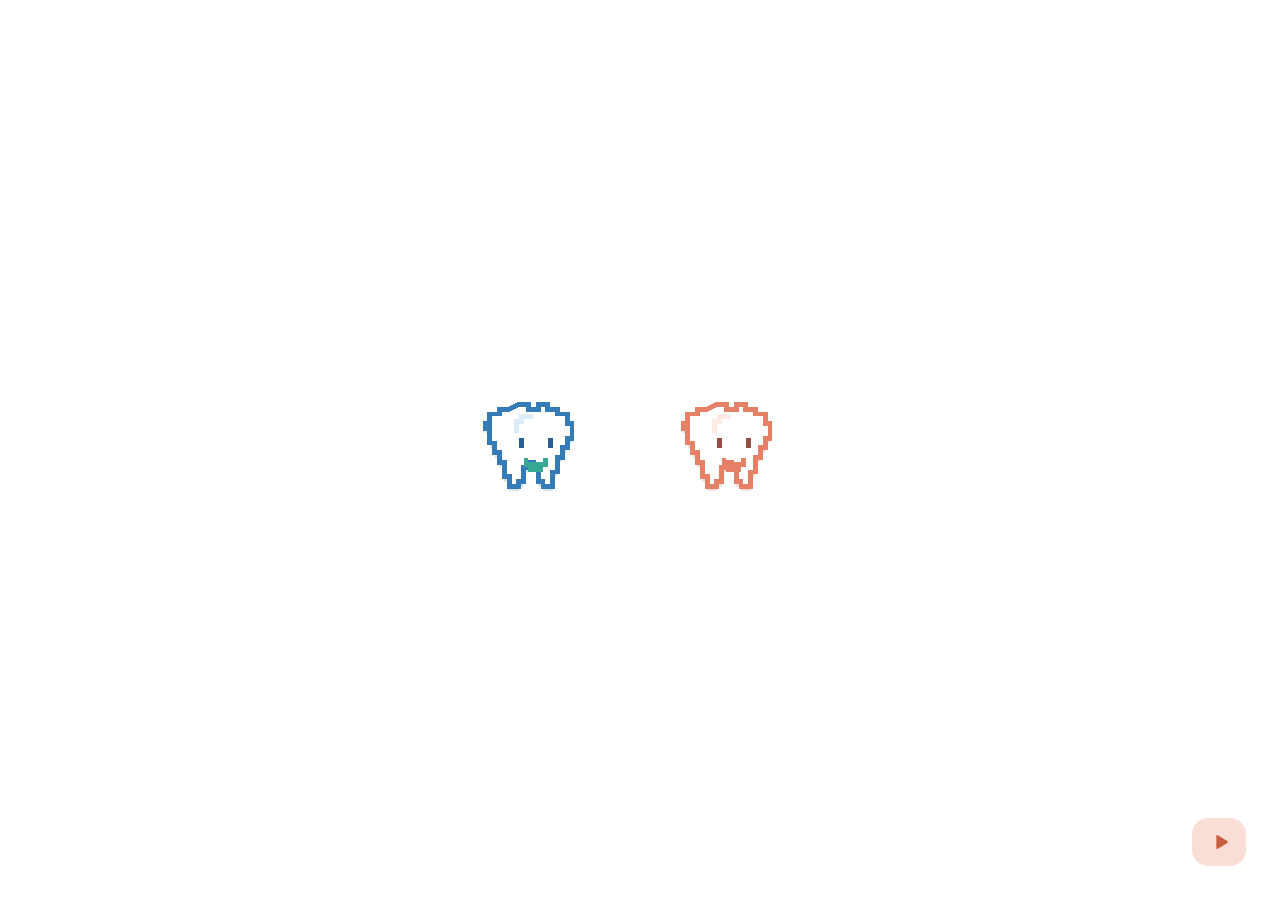
==== commit e8005cfa: "Adiciona entrada simples e dentes interativos Co-authored-by: Copilot <223556219+Copilot@users.norep" ====
--- a/index.html
+++ b/index.html
@@ -3,123 +3,40 @@
   <head>
     <meta charset="utf-8">
     <meta name="viewport" content="width=device-width, initial-scale=1">
-    <meta name="theme-color" content="#f5f8f8">
-    <meta
-      name="description"
-      content="Protótipo demonstrativo para comparar opções de tratamento odontológico."
-    >
-    <title>Dental Options — Comparar opções</title>
-    <link rel="stylesheet" href="styles.css">
-    <script src="app.js" defer></script>
+    <meta name="theme-color" content="#ffffff">
+    <meta name="description" content="Dental Options">
+    <title>Dental Options</title>
+    <link rel="stylesheet" href="landing.css">
   </head>
   <body>
-    <div class="app-shell">
-      <header class="topbar">
-        <a class="brand" href="#" aria-label="Dental Options, início">
-          <span class="brand-mark" aria-hidden="true">
-            <svg viewBox="0 0 32 32" fill="none">
-              <path d="M16 4.5c-2.3 0-3.7 1.2-5.7 1.2-1.4 0-2.5-.6-3.3-1.1-.8 1.7-1.2 3.6-1.2 5.6 0 7.1 4.3 16.1 7.2 16.1 1.6 0 1.4-4.6 3-4.6s1.4 4.6 3 4.6c2.9 0 7.2-9 7.2-16.1 0-2-.4-3.9-1.2-5.6-.8.5-1.9 1.1-3.3 1.1-2 0-3.4-1.2-5.7-1.2Z" stroke="currentColor" stroke-width="1.8" stroke-linejoin="round"/>
-              <path d="M12.5 13h7M16 9.5v7" stroke="currentColor" stroke-width="1.8" stroke-linecap="round"/>
-            </svg>
-          </span>
-          <span class="brand-name">dental<span>options</span></span>
+    <main class="splash" aria-label="Dental Options">
+      <div class="tooth-pair" aria-label="Dois dentes ilustrados em estilo pixel art">
+        <a class="tooth-link" href="options.html" aria-label="Entrar nas alternativas pelo dente azul">
+          <svg class="pixel-tooth pixel-tooth--blue" viewBox="0 0 120 130" aria-hidden="true">
+            <path class="tooth-shadow" d="M37 18h10v5h10v-5h10v5h10v5h10v10h5v15h-5v10h-5v10h-5v15h-5v15h-10v-5h-5v-15h-5v-5h-5v5h-5v15h-5v5h-10v-10h-5v-15h-5v-10h-5v-10h-5v-15h-5V38h5V28h10v-5h10z" transform="translate(0 5)"/>
+            <path class="tooth-body" d="M37 18h10v5h10v-5h10v5h10v5h10v10h5v15h-5v10h-5v10h-5v15h-5v15h-10v-5h-5v-15h-5v-5h-5v5h-5v15h-5v5h-10v-10h-5v-15h-5v-10h-5v-10h-5v-15h-5V38h5V28h10v-5h10z"/>
+            <path class="tooth-shine" d="M32 33h5v-5h15v5H42v5h-5v10h-5z"/>
+            <path class="tooth-eye" d="M37 53h5v10h-5zM67 53h5v10h-5z"/>
+            <path class="tooth-mouth" d="M42 73h5v5h15v-5h5v10h-5v5H47v-5h-5z"/>
+          </svg>
         </a>
-        <div class="prototype-label"><span aria-hidden="true"></span> Protótipo demonstrativo</div>
-      </header>
 
-      <main>
-        <section class="intro hero-stage" aria-labelledby="page-title">
-          <div class="hero-stage-grid">
-            <div class="intro-copy" data-reveal>
-              <p class="hero-kicker"><span class="hero-kicker-line"></span> DENTAL OPTIONS <span class="hero-kicker-separator">/</span> COMPARAÇÃO VISUAL</p>
-              <h1 id="page-title">Uma escolha mais clara começa com <span>uma boa conversa.</span></h1>
-              <p class="intro-text">
-                Explore alternativas de forma visual. Compare benefícios,
-                limitações e cuidados — lado a lado.
-              </p>
-              <a class="hero-cta" href="#options-title">
-                Explorar alternativas
-                <span class="hero-cta-icon" aria-hidden="true">↓</span>
-              </a>
-              <div class="hero-footnote">
-                <span class="hero-footnote-icon" aria-hidden="true">i</span>
-                <p><strong>Protótipo demonstrativo.</strong> Conteúdo fictício, sem aconselhamento clínico. As informações devem ser validadas pela dentista.</p>
-              </div>
-            </div>
-            <div class="particle-stage" data-interactive-visual data-reveal style="--reveal-delay: 140ms" aria-label="Ilustração animada decorativa de um dente formada por partículas. Mova o cursor para interagir.">
-              <div class="particle-glow" aria-hidden="true"></div>
-              <div class="particle-ring particle-ring--one" aria-hidden="true"></div>
-              <div class="particle-ring particle-ring--two" aria-hidden="true"></div>
-              <canvas class="tooth-canvas" aria-hidden="true"></canvas>
-              <div class="particle-label"><span class="particle-label-dot"></span><span data-active-option>A explorar · Implante + coroa</span></div>
-              <div class="particle-legend" data-visual-description aria-live="polite">Esquema: coroa · implante · osso</div>
-              <p class="hero-interaction-hint">Mova o cursor para explorar</p>
-              <div class="hero-option-selector" role="group" aria-label="Destacar uma alternativa">
-                <button class="hero-option-button is-active" type="button" data-select="option-1" aria-pressed="true" aria-label="Destacar alternativa A">01</button>
-                <button class="hero-option-button" type="button" data-select="option-2" aria-pressed="false" aria-label="Destacar alternativa B">02</button>
-                <button class="hero-option-button" type="button" data-select="option-3" aria-pressed="false" aria-label="Destacar alternativa C">03</button>
-              </div>
-              <span class="particle-caption">ILUSTRAÇÃO DECORATIVA · SEM SIGNIFICADO CLÍNICO</span>
-            </div>
-          </div>
-        </section>
+        <a class="tooth-link" href="options.html" aria-label="Entrar nas alternativas pelo dente coral">
+          <svg class="pixel-tooth pixel-tooth--coral" viewBox="0 0 120 130" aria-hidden="true">
+            <path class="tooth-shadow" d="M37 18h10v5h10v-5h10v5h10v5h10v10h5v15h-5v10h-5v10h-5v15h-5v15h-10v-5h-5v-15h-5v-5h-5v5h-5v15h-5v5h-10v-10h-5v-15h-5v-10h-5v-10h-5v-15h-5V38h5V28h10v-5h10z" transform="translate(0 5)"/>
+            <path class="tooth-body" d="M37 18h10v5h10v-5h10v5h10v5h10v10h5v15h-5v10h-5v10h-5v15h-5v15h-10v-5h-5v-15h-5v-5h-5v5h-5v15h-5v5h-10v-10h-5v-15h-5v-10h-5v-10h-5v-15h-5V38h5V28h10v-5h10z"/>
+            <path class="tooth-shine" d="M32 33h5v-5h15v5H42v5h-5v10h-5z"/>
+            <path class="tooth-eye" d="M37 53h5v10h-5zM67 53h5v10h-5z"/>
+            <path class="tooth-mouth" d="M42 73h5v5h15v-5h5v10h-5v5H47v-5h-5z"/>
+          </svg>
+        </a>
+      </div>
 
-        <section class="options-section" aria-labelledby="options-title">
-          <div class="section-heading">
-            <div>
-              <p class="eyebrow">VISÃO GERAL</p>
-              <h2 id="options-title">Alternativas disponíveis</h2>
-            </div>
-            <p class="selection-hint"><span class="selection-dot" aria-hidden="true"></span> Selecione uma opção para a destacar</p>
-          </div>
-          <div class="scenario-note" role="note">
-            <span class="scenario-note-icon" aria-hidden="true">i</span>
-            <p><strong>Cenário fictício:</strong> substituição de um dente ausente. São exemplos de procedimentos existentes, mas não são automaticamente intercambiáveis. Este resumo não é exaustivo; a indicação depende de avaliação individual pela dentista.</p>
-          </div>
-          <div class="option-grid" id="option-grid" aria-live="polite"></div>
-        </section>
-
-        <section class="comparison-section" aria-labelledby="comparison-title" data-reveal>
-          <div class="comparison-heading">
-            <div>
-              <p class="eyebrow">LADO A LADO</p>
-              <h2 id="comparison-title">Comparação das opções</h2>
-            </div>
-            <span class="comparison-caption">Informação demonstrativa</span>
-          </div>
-          <div class="table-scroll">
-            <table class="comparison-table">
-              <caption class="visually-hidden">Comparação demonstrativa entre as três alternativas</caption>
-              <thead id="comparison-head"></thead>
-              <tbody id="comparison-body"></tbody>
-            </table>
-          </div>
-          <p class="table-note"><span aria-hidden="true">*</span> Os dados clínicos devem ser definidos e revistos pela dentista responsável antes de qualquer utilização profissional.</p>
-        </section>
-      </main>
-
-      <footer class="footer">
-        <span class="footer-brand">Dental Options</span>
-        <span>Protótipo de interface · Sem dados reais de pacientes</span>
-      </footer>
-    </div>
-
-    <dialog class="details-dialog" id="details-dialog" aria-labelledby="dialog-title">
-      <div class="dialog-top">
-        <div>
-          <p class="eyebrow">DETALHES DA ALTERNATIVA</p>
-          <h2 id="dialog-title"></h2>
-        </div>
-        <button class="close-button" type="button" aria-label="Fechar detalhes" data-close-dialog>
-          <svg viewBox="0 0 20 20" aria-hidden="true"><path d="m5 5 10 10M15 5 5 15" fill="none" stroke="currentColor" stroke-width="1.8" stroke-linecap="round"/></svg>
-        </button>
-      </div>
-      <p class="dialog-description" id="dialog-description"></p>
-      <div class="detail-list" id="detail-list"></div>
-      <p class="dialog-disclaimer">Este conteúdo é fictício e não constitui recomendação clínica. A dentista responsável deve validar todas as informações.</p>
-      <div class="dialog-actions">
-        <button class="button button-secondary" type="button" data-close-dialog>Fechar</button>
-      </div>
-    </dialog>
+      <a class="play-link" href="options.html" aria-label="Entrar no Dental Options">
+        <svg viewBox="0 0 24 24" aria-hidden="true">
+          <path d="M8 5.5c0-.8.9-1.3 1.6-.9l10 6.1a1.5 1.5 0 0 1 0 2.6l-10 6.1c-.7.4-1.6-.1-1.6-.9z"/>
+        </svg>
+      </a>
+    </main>
   </body>
 </html>
--- a/landing.css
+++ b/landing.css
@@ -0,0 +1,153 @@
+:root {
+  color-scheme: light;
+  font-family: "Avenir Next", "Segoe UI", sans-serif;
+}
+
+* {
+  box-sizing: border-box;
+}
+
+body {
+  min-width: 320px;
+  min-height: 100vh;
+  margin: 0;
+  background: #fff;
+  -webkit-font-smoothing: antialiased;
+}
+
+.splash {
+  display: grid;
+  width: 100%;
+  min-height: 100svh;
+  place-items: center;
+  background: #fff;
+}
+
+.tooth-pair {
+  display: flex;
+  align-items: center;
+  justify-content: center;
+  gap: clamp(24px, 7vw, 82px);
+  padding: 24px;
+}
+
+.tooth-link {
+  display: grid;
+  place-items: center;
+  border-radius: 12px;
+  text-decoration: none;
+  transition: transform 240ms cubic-bezier(.2, .75, .3, 1);
+}
+
+.tooth-link:hover {
+  transform: translateY(-9px);
+}
+
+.tooth-link:focus-visible {
+  outline: 3px solid #357bb5;
+  outline-offset: 8px;
+}
+
+.pixel-tooth {
+  display: block;
+  width: clamp(72px, 10vw, 116px);
+  height: auto;
+  overflow: visible;
+  shape-rendering: crispEdges;
+  image-rendering: pixelated;
+  animation: tooth-bob 3s ease-in-out infinite;
+}
+
+.pixel-tooth--coral {
+  animation-delay: -1.5s;
+}
+
+.tooth-shadow {
+  fill: #d7e5ef;
+}
+
+.pixel-tooth--coral .tooth-shadow {
+  fill: #f0dfda;
+}
+
+.tooth-body {
+  fill: #fff;
+  stroke: #357bb5;
+  stroke-width: 5px;
+  stroke-linejoin: miter;
+}
+
+.pixel-tooth--coral .tooth-body {
+  stroke: #e68168;
+}
+
+.tooth-shine {
+  fill: #dcedf9;
+}
+
+.pixel-tooth--coral .tooth-shine {
+  fill: #ffebe5;
+}
+
+.tooth-eye {
+  fill: #285f91;
+}
+
+.pixel-tooth--coral .tooth-eye {
+  fill: #964d43;
+}
+
+.tooth-mouth {
+  fill: #36a895;
+}
+
+.pixel-tooth--coral .tooth-mouth {
+  fill: #e68168;
+}
+
+.play-link {
+  position: fixed;
+  right: clamp(18px, 3vw, 34px);
+  bottom: clamp(18px, 3vw, 34px);
+  display: grid;
+  width: 54px;
+  height: 48px;
+  place-items: center;
+  border-radius: 16px;
+  color: #c85f43;
+  background: #f8ded5;
+  transition: transform 180ms ease, background 180ms ease;
+}
+
+.play-link:hover {
+  transform: translateY(-3px);
+  background: #f4cfc2;
+}
+
+.play-link:focus-visible {
+  outline: 3px solid #e68168;
+  outline-offset: 4px;
+}
+
+.play-link svg {
+  width: 22px;
+  height: 22px;
+  margin-left: 2px;
+  fill: currentColor;
+}
+
+@keyframes tooth-bob {
+  0%, 100% { transform: translateY(0); }
+  50% { transform: translateY(-5px); }
+}
+
+@media (prefers-reduced-motion: reduce) {
+  *,
+  *::before,
+  *::after {
+    animation-duration: .01ms !important;
+    animation-iteration-count: 1 !important;
+    scroll-behavior: auto !important;
+    transition-duration: .01ms !important;
+  }
+}
